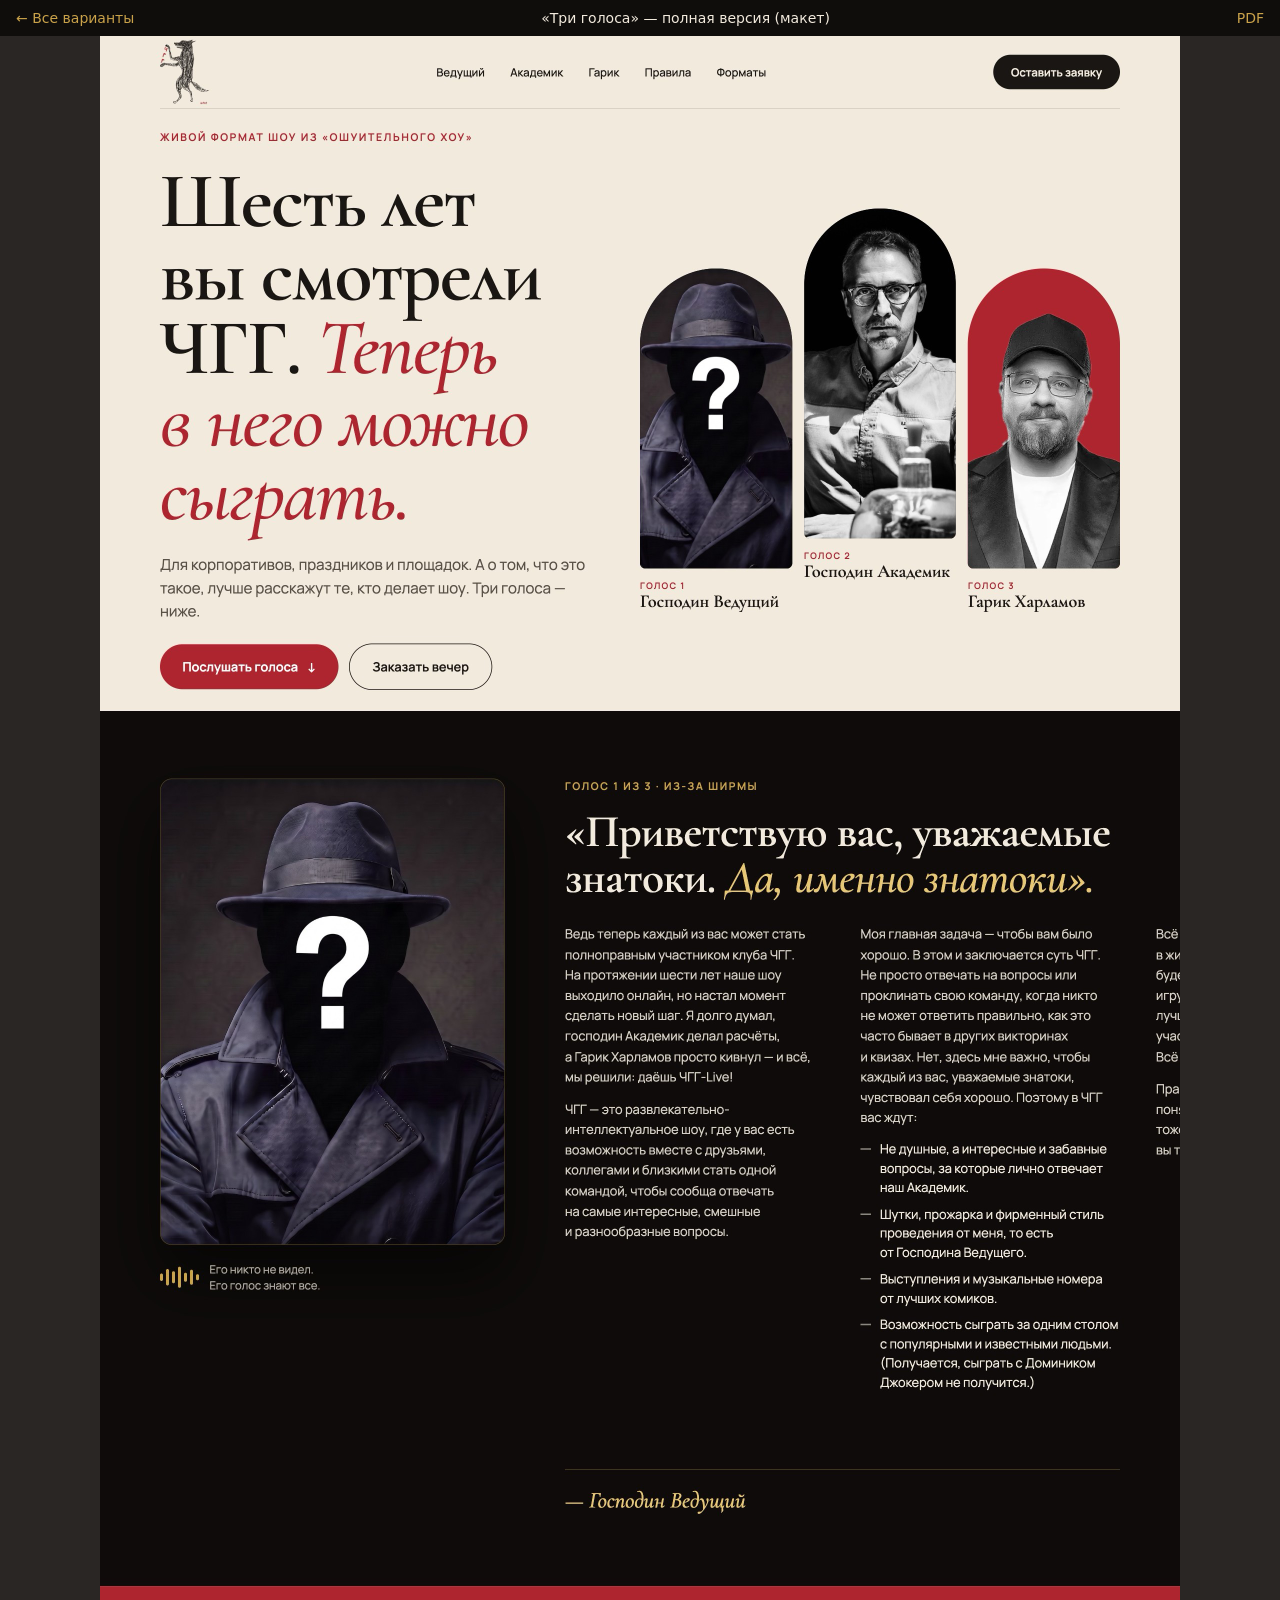
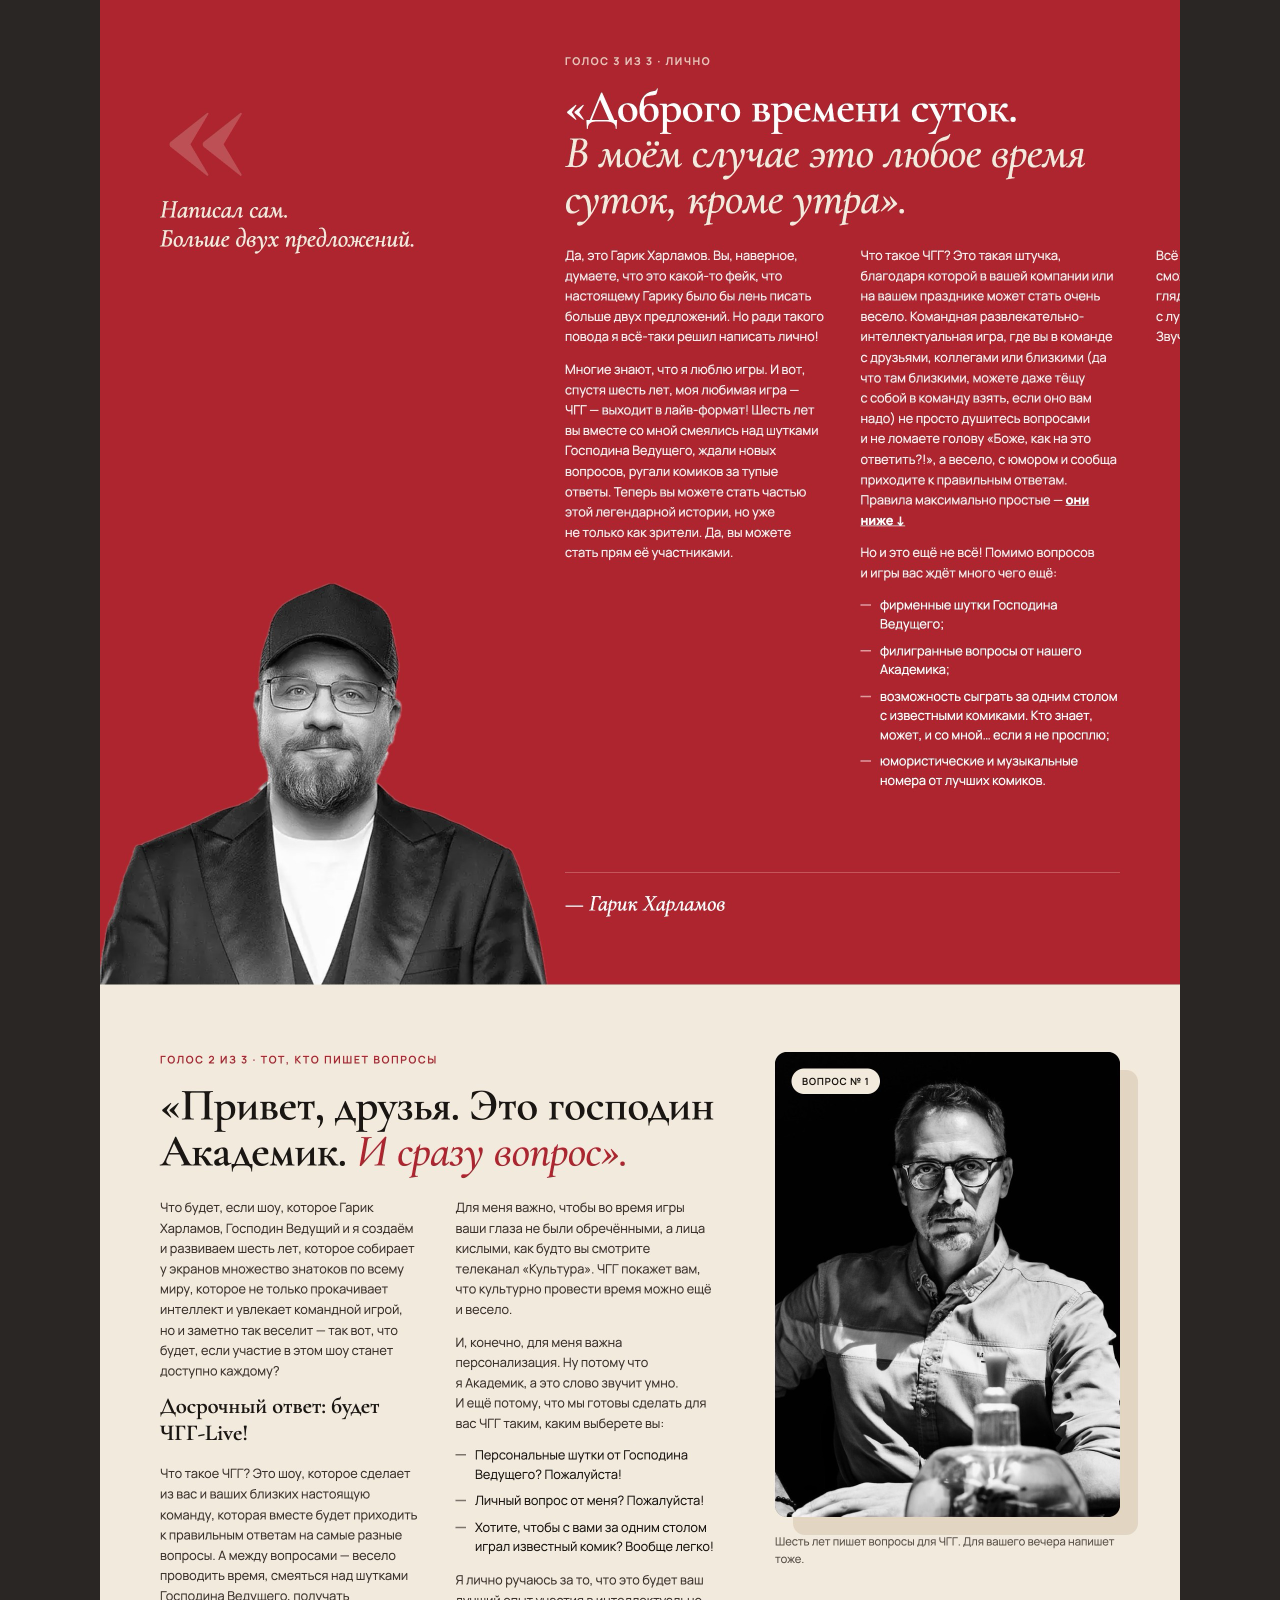
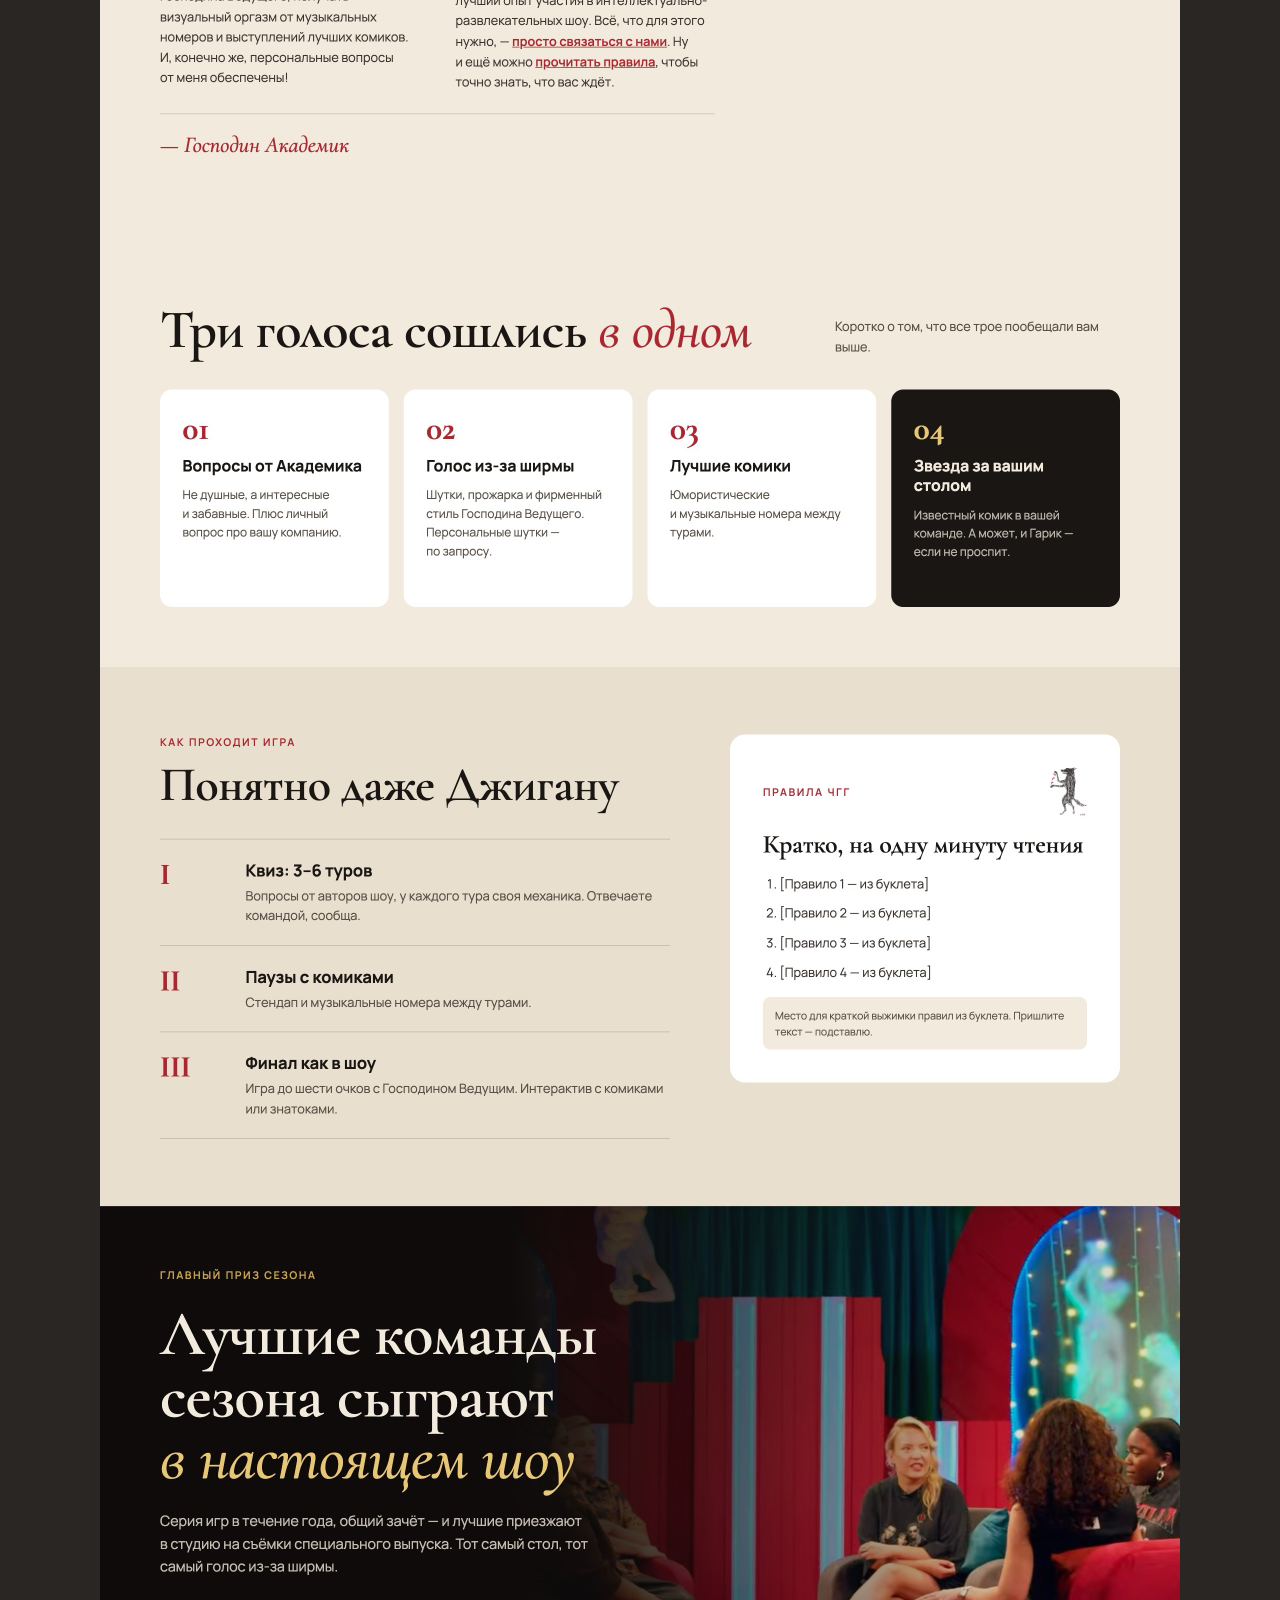
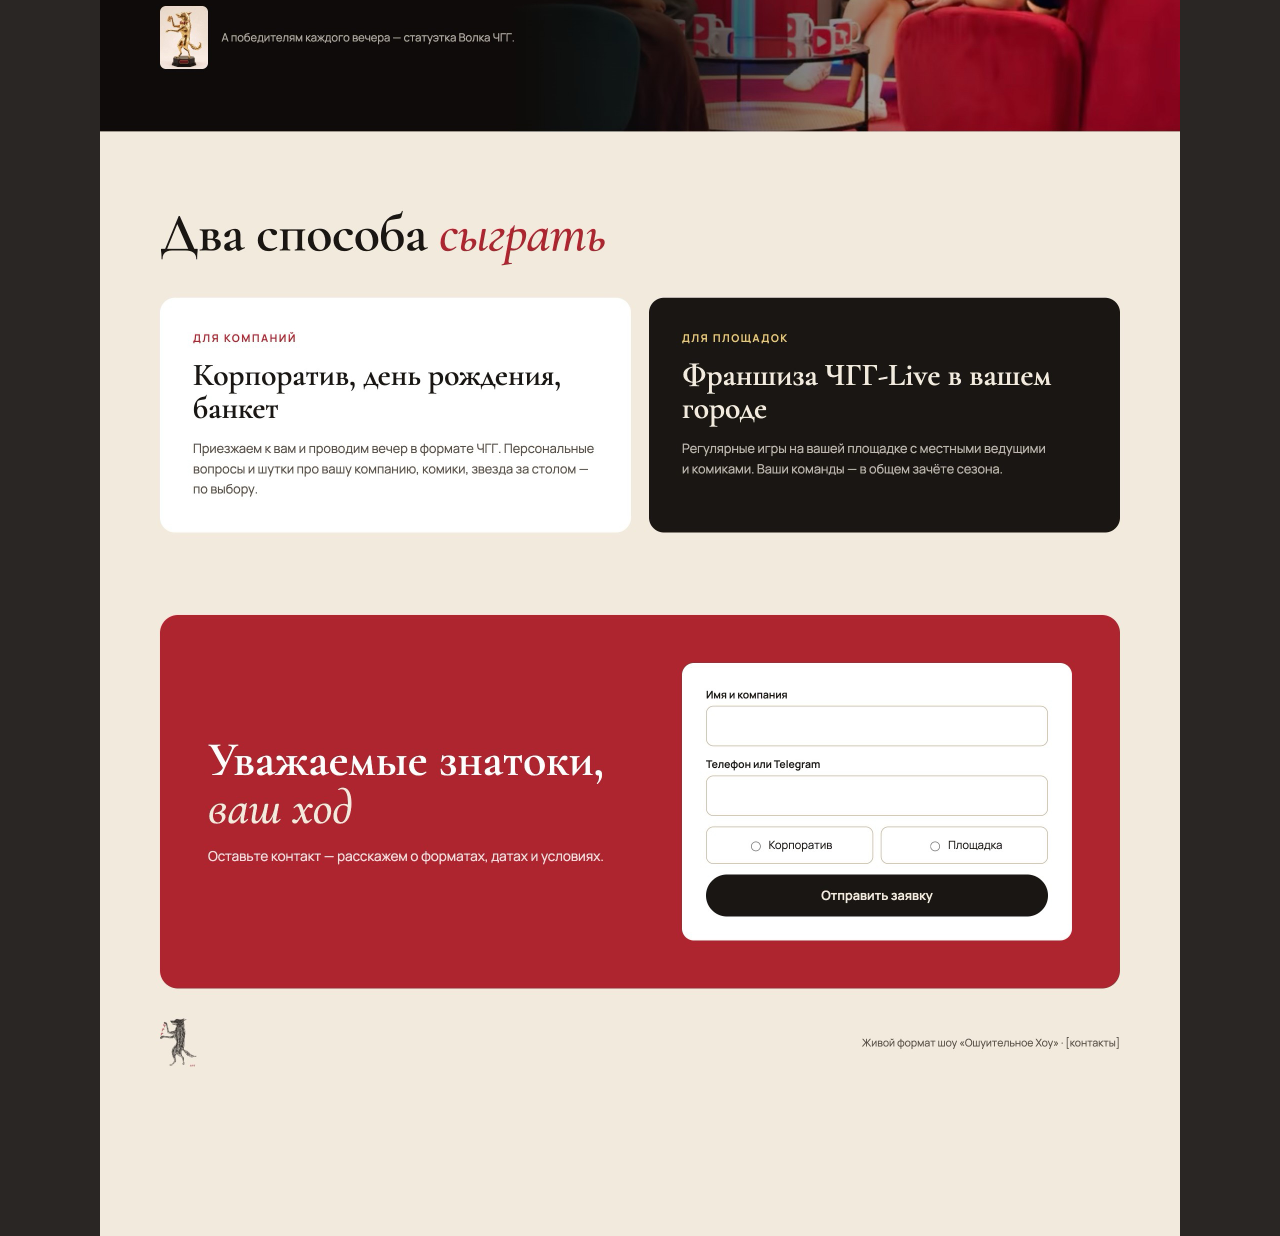
==== golosa-full/index.html @ 0cc3223e "Добавлены три концепции лендинга ЧГГ-Live для показа" ====
<!doctype html>
<html lang="ru">
<head>
<meta charset="utf-8">
<meta name="viewport" content="width=device-width, initial-scale=1">
<meta name="robots" content="noindex, nofollow">
<title>ЧГГ-Live — «Три голоса» — полная версия (макет)</title>
<style>
body{margin:0;background:#2a2624;font-family:system-ui,sans-serif;color:#F2EADD}
.bar{position:sticky;top:0;z-index:2;display:flex;justify-content:space-between;align-items:center;gap:12px;padding:10px 16px;background:rgba(14,11,10,.92);backdrop-filter:blur(6px);font-size:14px}
.bar a{color:#C9A24A;text-decoration:none}
img{display:block;width:100%;max-width:1080px;height:auto;margin:0 auto}
</style>
</head>
<body>
<div class="bar"><a href="../">← Все варианты</a><span>«Три голоса» — полная версия (макет)</span><a href="tri-golosa.pdf" target="_blank" rel="noopener">PDF</a></div>
<img src="page.jpg" alt="«Три голоса» — полная версия (макет)">
</body>
</html>
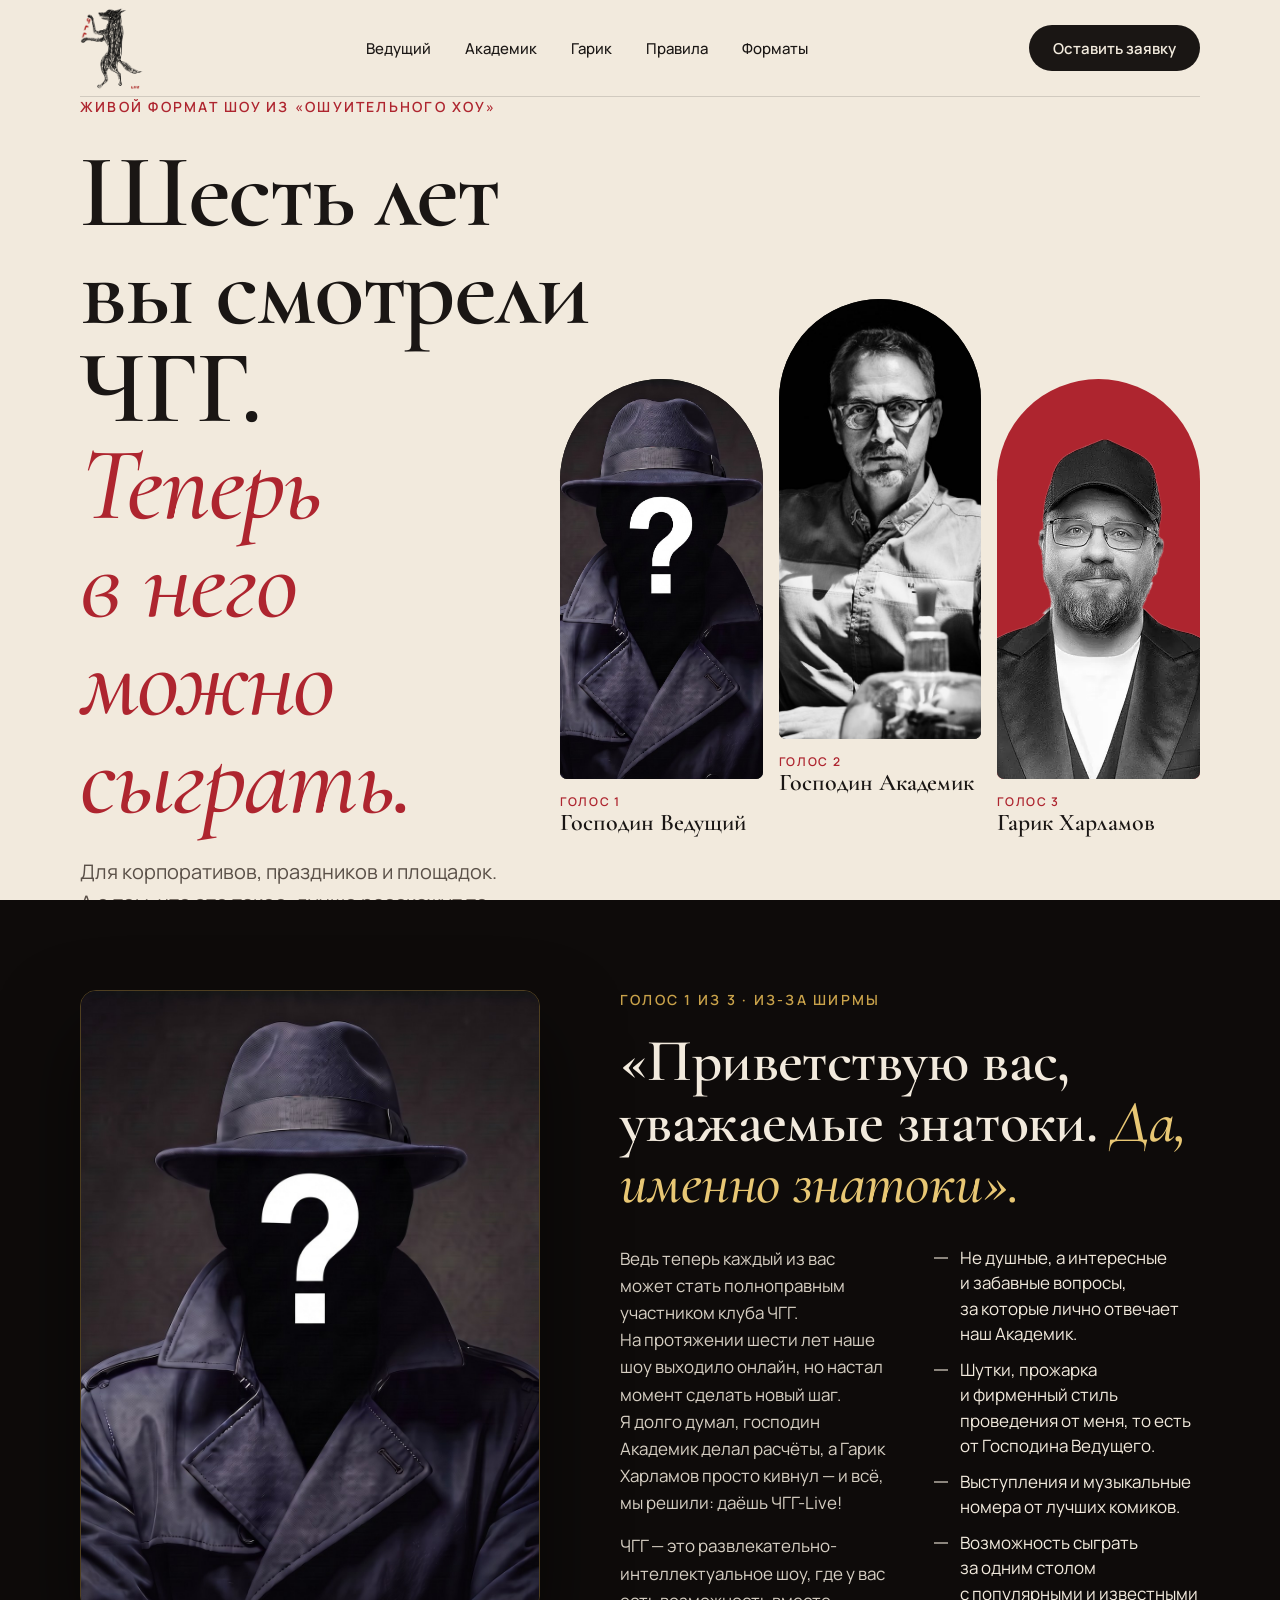
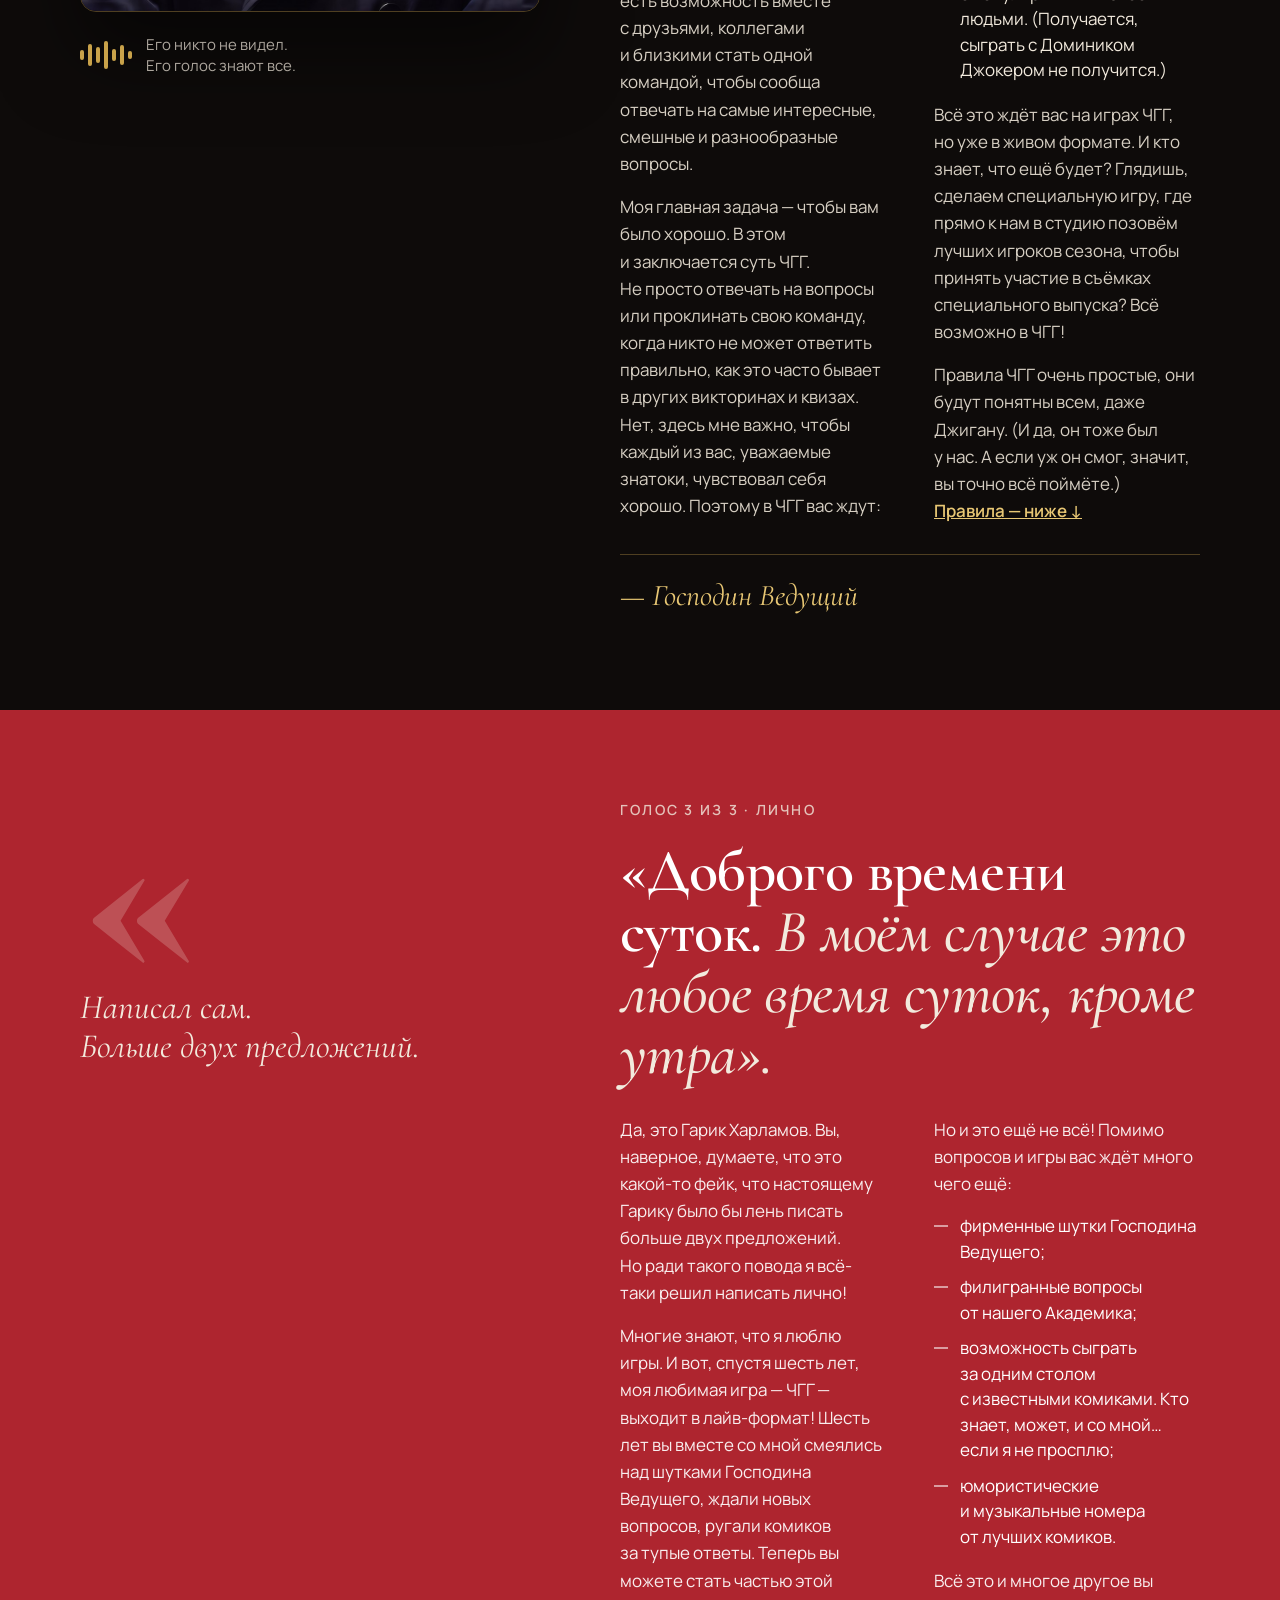
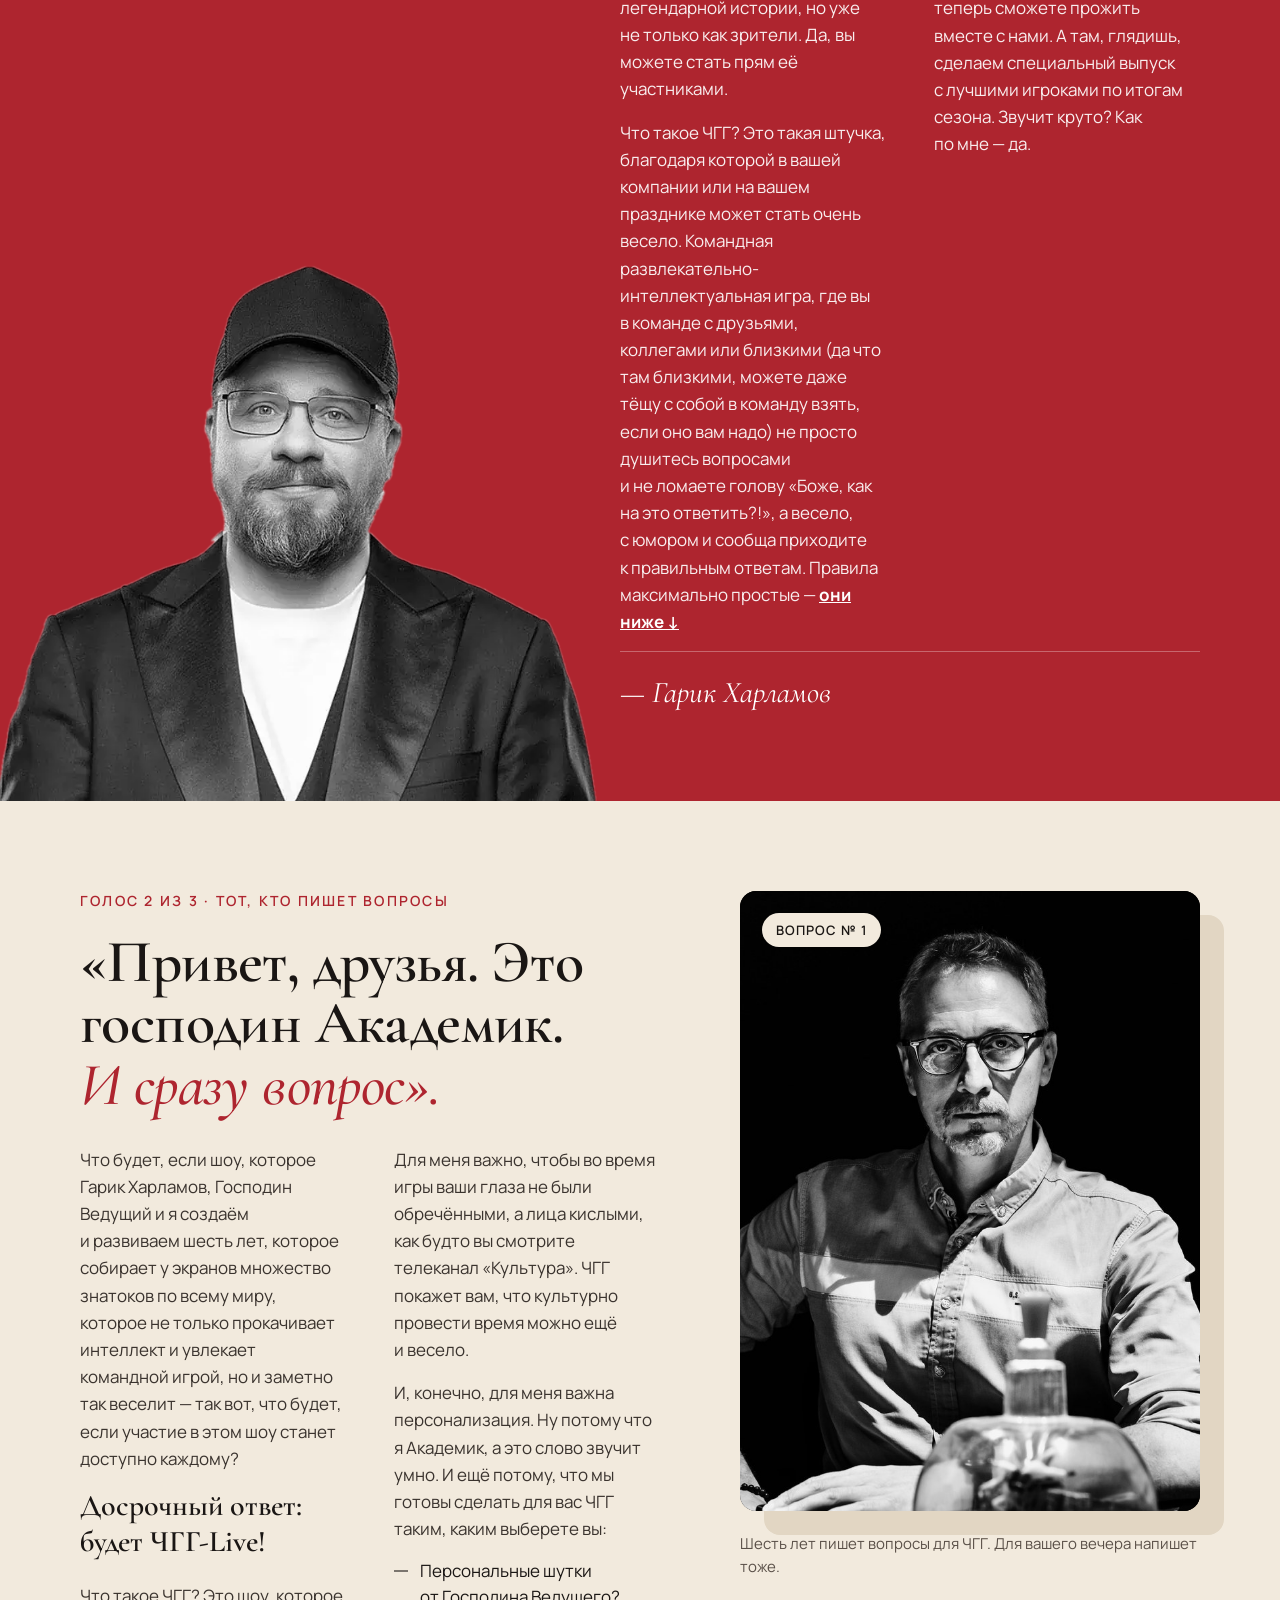
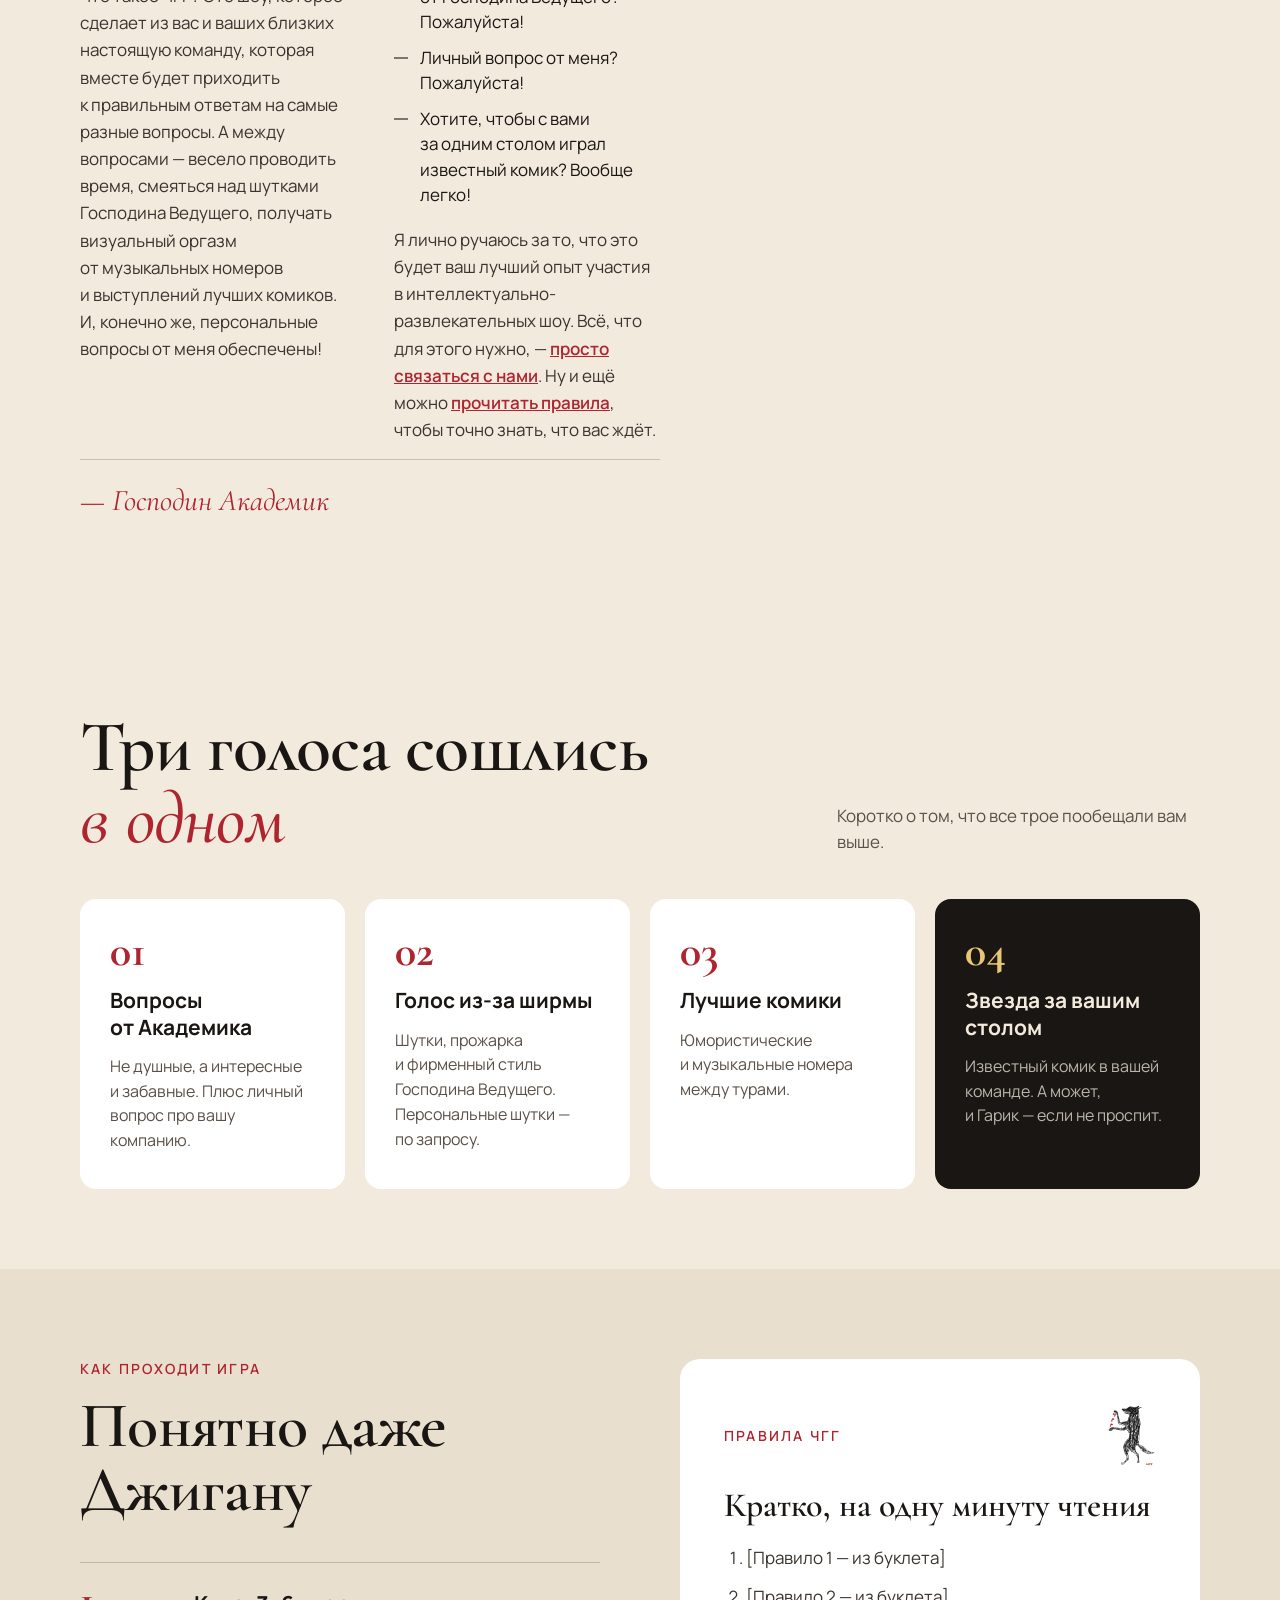
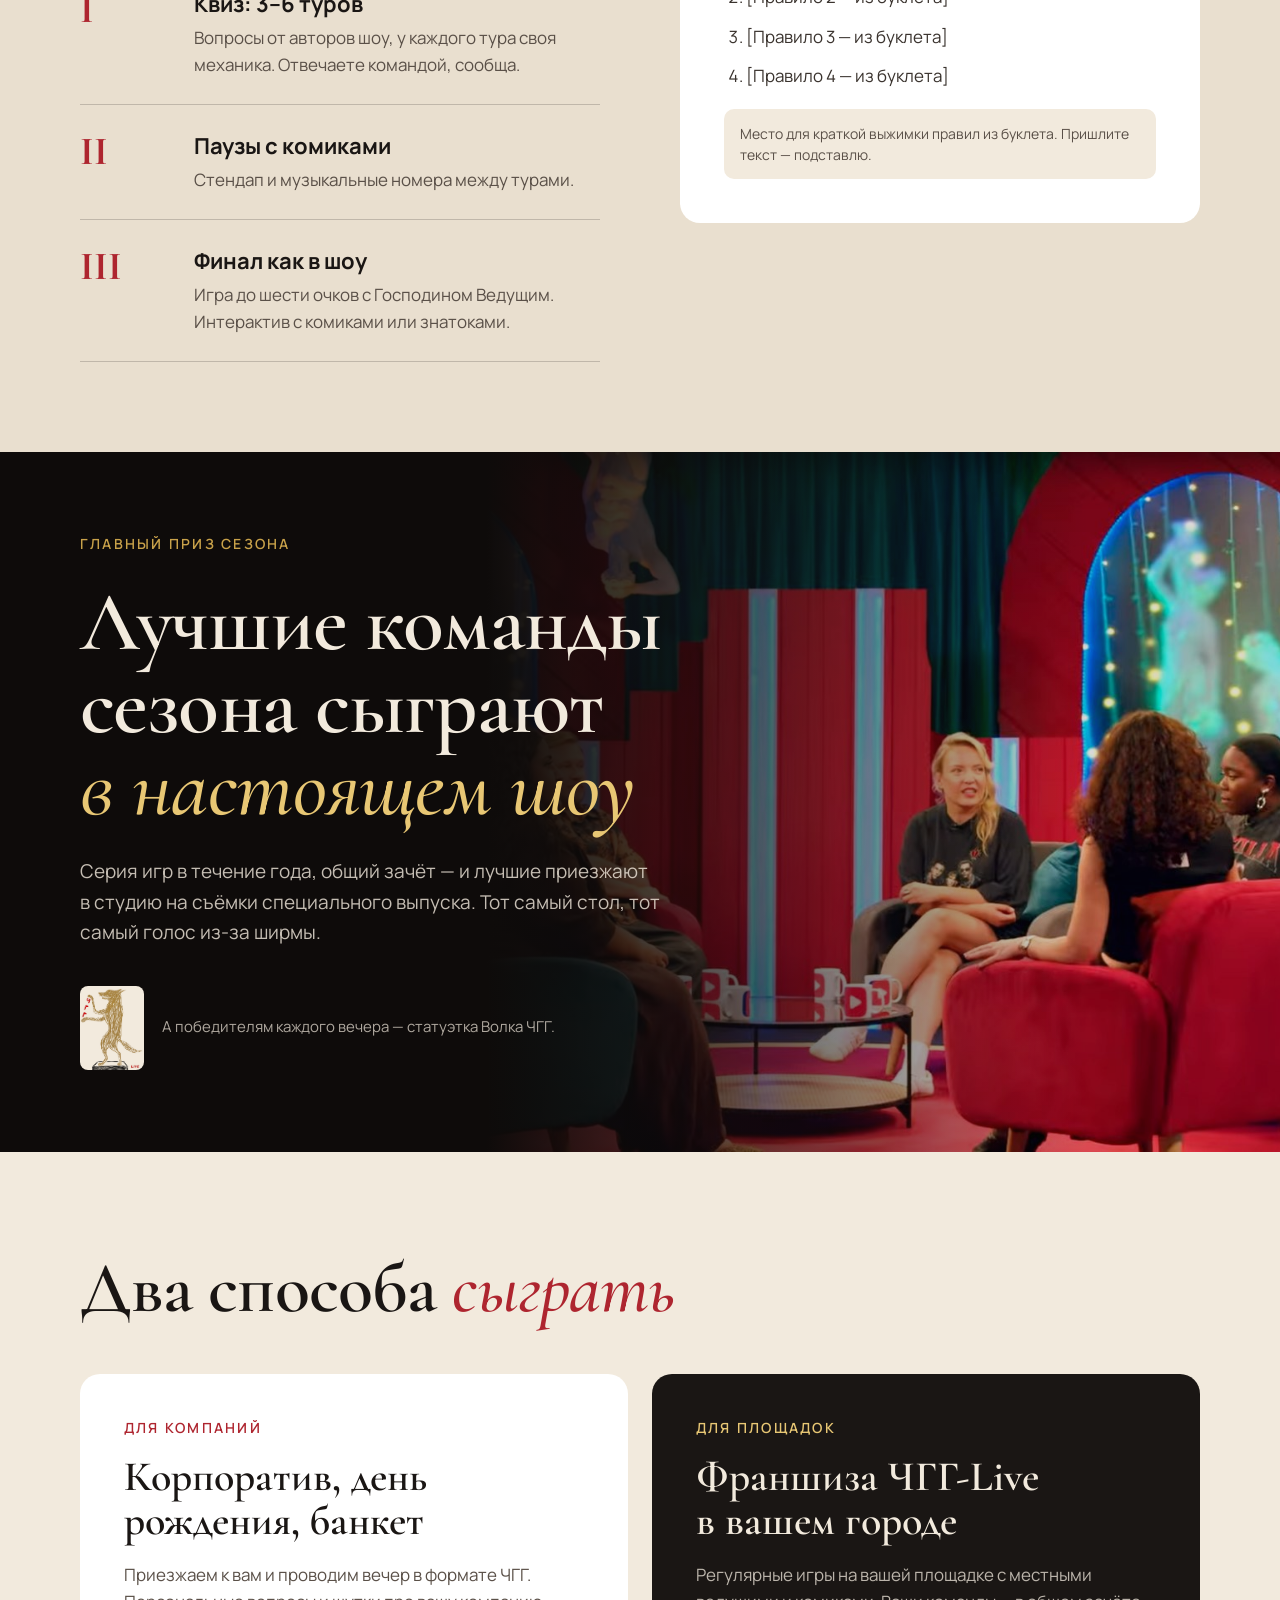
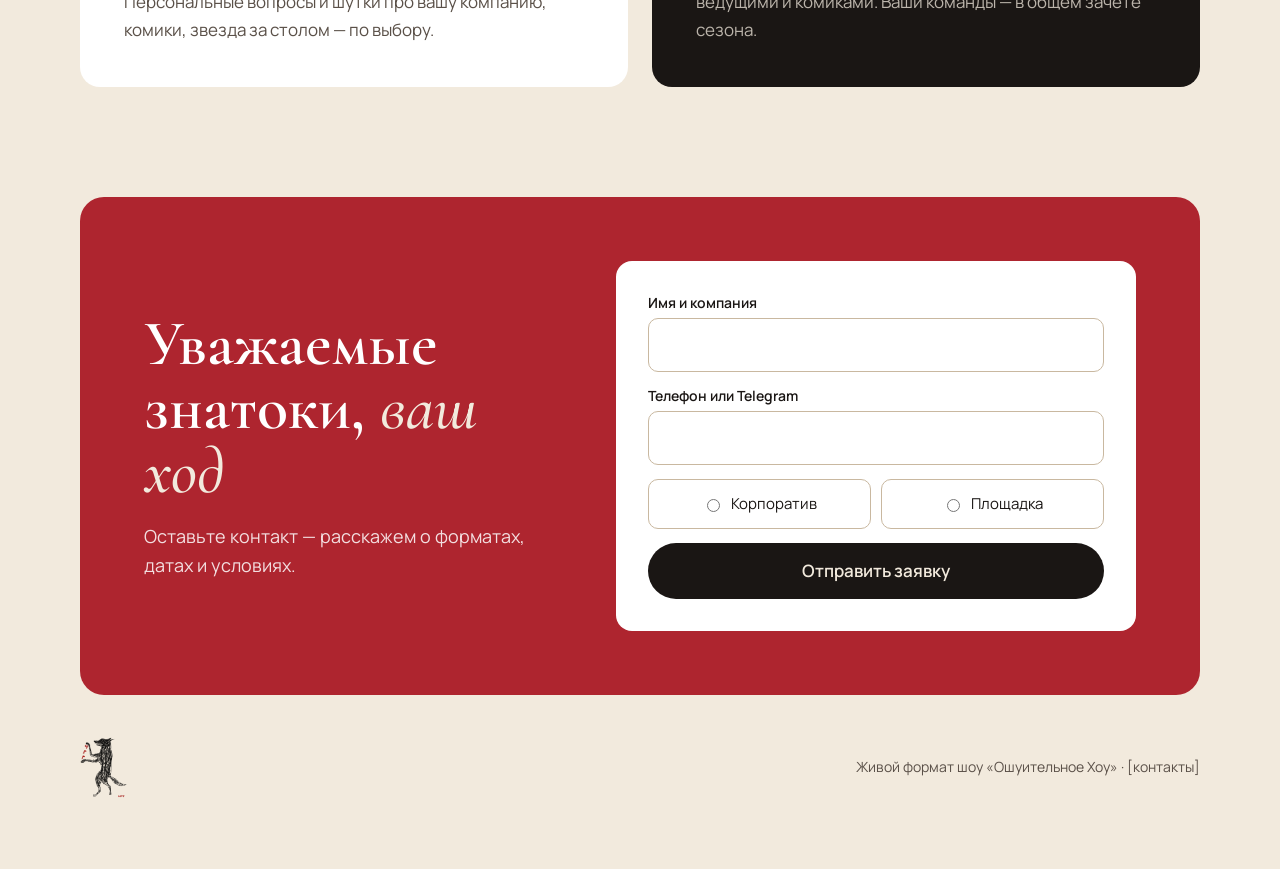
==== commit bee4b8f8: "Полная версия «Трёх голосов» собрана из HTML вместо PDF Статуэтка Волка заменена рисунком на пьедест" ====
--- a/golosa-full/index.html
+++ b/golosa-full/index.html
@@ -3,17 +3,315 @@
 <head>
 <meta charset="utf-8">
 <meta name="viewport" content="width=device-width, initial-scale=1">
-<meta name="robots" content="noindex, nofollow">
-<title>ЧГГ-Live — «Три голоса» — полная версия (макет)</title>
-<style>
-body{margin:0;background:#2a2624;font-family:system-ui,sans-serif;color:#F2EADD}
-.bar{position:sticky;top:0;z-index:2;display:flex;justify-content:space-between;align-items:center;gap:12px;padding:10px 16px;background:rgba(14,11,10,.92);backdrop-filter:blur(6px);font-size:14px}
-.bar a{color:#C9A24A;text-decoration:none}
-img{display:block;width:100%;max-width:1080px;height:auto;margin:0 auto}
-</style>
+<title>ЧГГ-Live — лендинг «Три голоса»</title>
+<script src="./vendor/react.js"></script>
+<script src="./vendor/react-dom.js"></script>
+<script src="./support.js"></script>
 </head>
 <body>
-<div class="bar"><a href="../">← Все варианты</a><span>«Три голоса» — полная версия (макет)</span><a href="tri-golosa.pdf" target="_blank" rel="noopener">PDF</a></div>
-<img src="page.jpg" alt="«Три голоса» — полная версия (макет)">
+<x-dc>
+<helmet>
+<link href="https://fonts.googleapis.com/css2?family=Cormorant+Garamond:ital,wght@0,500;0,600;0,700;1,500;1,600&amp;family=Manrope:wght@400;500;600;700&amp;display=swap" rel="stylesheet">
+<style>
+body{margin:0;background:#F2EADD;font-family:'Manrope',system-ui,sans-serif;color:#1A1614}
+a{color:inherit}
+.v-p{margin:0 0 16px;font-size:17px;line-height:1.6}
+.v-list{margin:0 0 18px;padding:0;list-style:none;display:flex;flex-direction:column;gap:10px}
+.v-list li{position:relative;padding-left:26px;font-size:17px;line-height:1.5}
+.v-list li::before{content:"";position:absolute;left:0;top:12px;width:14px;height:2px;background:currentColor;opacity:.55}
+.v-cols{column-count:2;column-gap:48px}
+.v-cols > *{break-inside:avoid}
+/* Артборд 1440 px: на широком экране фоны секций тянутся, содержимое — по центру */
+.m-pad{padding-left:max(80px,calc(50% - 640px))!important;padding-right:max(80px,calc(50% - 640px))!important}
+.m-prize-copy{margin-left:max(0px,calc(50% - 720px))}
+/* Мобильная раскладка. Стили макета инлайновые, поэтому переопределения через !important */
+:root{--gut:clamp(20px,5vw,48px)}
+@media (max-width:1023px){
+.m-root{min-width:0!important}
+.m-hide{display:none!important}
+.m-pad{padding-left:var(--gut)!important;padding-right:var(--gut)!important}
+.m-sec{padding-top:64px!important;padding-bottom:64px!important;gap:32px!important}
+.m-1col{grid-template-columns:minmax(0,1fr)!important;gap:36px!important}
+.m-h2{font-size:clamp(36px,9.5vw,64px)!important}
+.v-cols{column-count:1}
+.m-hero{height:auto!important;padding-bottom:48px!important}
+.m-hero-head{height:76px!important}
+.m-hero-head nav{display:none!important}
+.m-hero-logo{height:60px!important}
+.m-hero-head>a{height:40px!important;padding:0 16px!important;font-size:14px!important}
+.m-hero h1{font-size:clamp(48px,13vw,104px)!important}
+.m-hero p{font-size:17px!important}
+.m-hero-grid{padding-top:32px}
+.m-btns{flex-wrap:wrap;gap:10px!important}
+.m-btns>a{height:54px!important;padding:0 24px!important}
+.m-trio{gap:10px!important}
+.m-trio>a>div:first-child{height:46vw!important;max-height:440px}
+.m-trio>a:nth-child(2){margin-bottom:20px!important}
+.m-trio>a>div:last-child>div:last-child{font-size:17px!important}
+.m-photo{height:min(110vw,560px)!important}
+.m-first{order:-1}
+.m-garik-text{order:-1;padding-bottom:24px!important}
+.m-garik-quote>div:first-child{display:none}
+.m-garik-img{width:min(100%,560px)!important;margin:24px auto 0!important}
+.m-akad-photo{box-shadow:12px 12px 0 #E2D6C3!important}
+.m-head{flex-direction:column;align-items:flex-start!important;gap:16px!important}
+.m-grid4{grid-template-columns:repeat(2,minmax(0,1fr))!important;gap:14px!important}
+.m-grid4>div{min-height:0!important;padding:24px!important}
+.m-rule{grid-template-columns:56px minmax(0,1fr)!important;gap:14px!important}
+.m-card{padding:28px 22px!important}
+.m-prize{height:auto!important}
+.m-prize-img{position:static!important;display:block;width:100%!important;height:62vw!important;-webkit-mask-image:linear-gradient(#000 60%,transparent);mask-image:linear-gradient(#000 60%,transparent)}
+.m-prize-copy{height:auto!important;margin-left:0;padding:8px var(--gut) 64px!important;max-width:none!important}
+.m-prize-copy h2{font-size:clamp(40px,11vw,84px)!important}
+.m-card-t{font-size:32px!important}
+.m-apply{padding:28px 22px!important;grid-template-columns:minmax(0,1fr)!important;gap:28px!important}
+.m-apply-sec{padding-top:40px!important;padding-bottom:40px!important}
+.m-form{padding:22px!important}
+.m-foot{flex-direction:column;align-items:flex-start!important;gap:14px}
+}
+@media (max-width:600px){.m-grid4{grid-template-columns:minmax(0,1fr)!important}}
+</style>
+</helmet>
+<div class="m-root" style="width: 100%; min-width: 1200px; background: #F2EADD; color: #1A1614; font-family: 'Manrope', sans-serif; display: flex; flex-direction: column">
+
+<!-- ============ 1. ОБЛОЖКА ============ -->
+<section class="m-hero m-pad" style="position: relative; height: 900px; flex-shrink: 0; box-sizing: border-box; padding: 0 80px; display: flex; flex-direction: column; background: #F2EADD; overflow: hidden">
+<header class="m-hero-head" style="height: 96px; flex-shrink: 0; display: flex; align-items: center; justify-content: space-between; border-bottom: 1px solid rgba(26,22,20,0.15)">
+<div style="display: flex; align-items: center; gap: 14px">
+<img src="./assets/logo-dark.png" alt="ЧГГ Live" class="m-hero-logo" style="height: 86px; width: auto; display: block">
+</div>
+<nav aria-label="Разделы" style="display: flex; gap: 34px; font-size: 15px; font-weight: 500">
+<a href="#vedushchiy" style="text-decoration: none">Ведущий</a>
+<a href="#akademik" style="text-decoration: none">Академик</a>
+<a href="#garik" style="text-decoration: none">Гарик</a>
+<a href="#pravila" style="text-decoration: none">Правила</a>
+<a href="#formaty" style="text-decoration: none">Форматы</a>
+</nav>
+<a href="#zayavka" style="height: 46px; padding: 0 24px; display: flex; align-items: center; border-radius: 999px; background: #1A1614; color: #F2EADD; text-decoration: none; font-size: 15px; font-weight: 600">Оставить заявку</a>
+</header>
+
+<div class="m-hero-grid m-1col" style="flex-grow: 1; display: grid; grid-template-columns: minmax(0, 1fr) 640px; gap: 56px; align-items: center">
+<div style="display: flex; flex-direction: column; gap: 28px">
+<div style="font-size: 14px; font-weight: 600; letter-spacing: 0.16em; color: #AE252F">ЖИВОЙ ФОРМАТ ШОУ ИЗ «ОШУИТЕЛЬНОГО ХОУ»</div>
+<h1 style="margin: 0; font-family: 'Cormorant Garamond', serif; font-weight: 600; font-size: 104px; line-height: 0.94; letter-spacing: -0.02em">Шесть лет вы&nbsp;смотрели ЧГГ. <em style="color: #AE252F; font-weight: 500">Теперь в&nbsp;него можно сыграть.</em></h1>
+<p style="margin: 0; font-size: 20px; line-height: 1.55; color: #5A5048; max-width: 600px">Для корпоративов, праздников и&nbsp;площадок. А&nbsp;о&nbsp;том, что это такое, лучше расскажут те, кто делает шоу. Три голоса&nbsp;— ниже.</p>
+<div class="m-btns" style="display: flex; gap: 14px; align-items: center">
+<a href="#vedushchiy" style="height: 60px; padding: 0 30px; display: flex; align-items: center; gap: 12px; border-radius: 999px; background: #AE252F; color: #FFFFFF; text-decoration: none; font-size: 17px; font-weight: 600">Послушать голоса <span aria-hidden="true">↓</span></a>
+<a href="#zayavka" style="height: 60px; padding: 0 30px; display: flex; align-items: center; border-radius: 999px; border: 1.5px solid #1A1614; text-decoration: none; font-size: 17px; font-weight: 600">Заказать вечер</a>
+</div>
+</div>
+
+<div class="m-trio" style="display: grid; grid-template-columns: repeat(3, minmax(0, 1fr)); gap: 16px; align-items: end">
+<a href="#vedushchiy" style="display: flex; flex-direction: column; gap: 14px; text-decoration: none">
+<div style="height: 400px; border-radius: 200px 200px 14px 14px; overflow: hidden; background: #0E0B0A">
+<img src="./assets/78eff4afed32d136027f44d9ee45d666.jpg" alt="Господин Ведущий — силуэт без лица" style="width: 100%; height: 100%; object-fit: cover; object-position: 50% 30%; display: block">
+</div>
+<div><div style="font-size: 12px; font-weight: 600; letter-spacing: 0.14em; color: #AE252F">ГОЛОС 1</div><div style="font-family: 'Cormorant Garamond', serif; font-weight: 600; font-size: 24px; line-height: 1.1">Господин Ведущий</div></div>
+</a>
+<a href="#akademik" style="display: flex; flex-direction: column; gap: 14px; text-decoration: none; margin-bottom: 40px">
+<div style="height: 440px; border-radius: 200px 200px 14px 14px; overflow: hidden; background: #0E0B0A"><img src="./assets/d79b7df398bcfadeac2a97a6570de949.jpg" alt="Господин Академик" style="width: 100%; height: 100%; object-fit: cover; object-position: 50% 20%; display: block"></div>
+<div><div style="font-size: 12px; font-weight: 600; letter-spacing: 0.14em; color: #AE252F">ГОЛОС 2</div><div style="font-family: 'Cormorant Garamond', serif; font-weight: 600; font-size: 24px; line-height: 1.1">Господин Академик</div></div>
+</a>
+<a href="#garik" style="display: flex; flex-direction: column; gap: 14px; text-decoration: none">
+<div style="height: 400px; border-radius: 200px 200px 14px 14px; overflow: hidden; background: #AE252F; display: flex; align-items: flex-end"><img src="./assets/02d2503389c68f07461140d01ca33696.png" alt="Гарик Харламов" style="width: 100%; height: 88%; object-fit: cover; object-position: 50% 0%; display: block"></div>
+<div><div style="font-size: 12px; font-weight: 600; letter-spacing: 0.14em; color: #AE252F">ГОЛОС 3</div><div style="font-family: 'Cormorant Garamond', serif; font-weight: 600; font-size: 24px; line-height: 1.1">Гарик Харламов</div></div>
+</a>
+</div>
+</div>
+</section>
+
+<!-- ============ 2. ГОСПОДИН ВЕДУЩИЙ ============ -->
+<section id="vedushchiy" class="m-pad m-sec m-1col" style="position: relative; flex-shrink: 0; box-sizing: border-box; padding: 90px 80px 96px; background: #0E0B0A; color: #F2EADD; display: grid; grid-template-columns: 460px minmax(0, 1fr); gap: 80px; overflow: hidden">
+<div style="display: flex; flex-direction: column; gap: 22px">
+<div class="m-photo" style="height: 620px; border-radius: 16px; overflow: hidden; border: 1px solid rgba(201,162,74,0.35); box-shadow: 0 40px 80px rgba(0,0,0,0.5)">
+<img src="./assets/78eff4afed32d136027f44d9ee45d666.jpg" alt="Господин Ведущий — силуэт без лица" style="width: 100%; height: 100%; object-fit: cover; object-position: 50% 35%; display: block">
+</div>
+<div style="display: flex; align-items: center; gap: 14px">
+<div aria-hidden="true" style="display: flex; align-items: center; gap: 4px; height: 28px"><span style="width: 4px; height: 10px; background: #C9A24A; border-radius: 2px"></span><span style="width: 4px; height: 22px; background: #C9A24A; border-radius: 2px"></span><span style="width: 4px; height: 16px; background: #C9A24A; border-radius: 2px"></span><span style="width: 4px; height: 28px; background: #C9A24A; border-radius: 2px"></span><span style="width: 4px; height: 12px; background: #C9A24A; border-radius: 2px"></span><span style="width: 4px; height: 20px; background: #C9A24A; border-radius: 2px"></span><span style="width: 4px; height: 8px; background: #C9A24A; border-radius: 2px"></span></div>
+<div style="font-size: 15px; color: rgba(242,234,221,0.7); line-height: 1.4">Его никто не&nbsp;видел.<br>Его голос знают все.</div>
+</div>
+</div>
+
+<div style="display: flex; flex-direction: column">
+<div style="font-size: 14px; font-weight: 600; letter-spacing: 0.16em; color: #C9A24A; margin-bottom: 22px">ГОЛОС 1 ИЗ 3 · ИЗ-ЗА ШИРМЫ</div>
+<h2 class="m-h2" style="margin: 0 0 30px; font-family: 'Cormorant Garamond', serif; font-weight: 600; font-size: 60px; line-height: 1.02; letter-spacing: -0.01em">«Приветствую вас, уважаемые знатоки. <em style="color: #E8C774; font-weight: 500">Да, именно знатоки».</em></h2>
+<div class="v-cols" style="color: rgba(242,234,221,0.88)">
+<p class="v-p">Ведь теперь каждый из&nbsp;вас может стать полноправным участником клуба ЧГГ. На&nbsp;протяжении шести лет наше шоу выходило онлайн, но&nbsp;настал момент сделать новый шаг. Я&nbsp;долго думал, господин Академик делал расчёты, а&nbsp;Гарик Харламов просто кивнул&nbsp;— и&nbsp;всё, мы решили: даёшь ЧГГ-Live!</p>
+<p class="v-p">ЧГГ&nbsp;— это развлекательно-интеллектуальное шоу, где у&nbsp;вас есть возможность вместе с&nbsp;друзьями, коллегами и&nbsp;близкими стать одной командой, чтобы сообща отвечать на&nbsp;самые интересные, смешные и&nbsp;разнообразные вопросы.</p>
+<p class="v-p">Моя главная задача&nbsp;— чтобы вам было хорошо. В&nbsp;этом и&nbsp;заключается суть ЧГГ. Не&nbsp;просто отвечать на&nbsp;вопросы или проклинать свою команду, когда никто не&nbsp;может ответить правильно, как это часто бывает в&nbsp;других викторинах и&nbsp;квизах. Нет, здесь мне важно, чтобы каждый из&nbsp;вас, уважаемые знатоки, чувствовал себя хорошо. Поэтому в&nbsp;ЧГГ вас ждут:</p>
+<ul class="v-list" style="color: #F2EADD">
+<li>Не&nbsp;душные, а&nbsp;интересные и&nbsp;забавные вопросы, за&nbsp;которые лично отвечает наш Академик.</li>
+<li>Шутки, прожарка и&nbsp;фирменный стиль проведения от&nbsp;меня, то&nbsp;есть от&nbsp;Господина Ведущего.</li>
+<li>Выступления и&nbsp;музыкальные номера от&nbsp;лучших комиков.</li>
+<li>Возможность сыграть за&nbsp;одним столом с&nbsp;популярными и&nbsp;известными людьми. (Получается, сыграть с&nbsp;Домиником Джокером не&nbsp;получится.)</li>
+</ul>
+<p class="v-p">Всё это ждёт вас на&nbsp;играх ЧГГ, но&nbsp;уже в&nbsp;живом формате. И&nbsp;кто знает, что ещё будет? Глядишь, сделаем специальную игру, где прямо к&nbsp;нам в&nbsp;студию позовём лучших игроков сезона, чтобы принять участие в&nbsp;съёмках специального выпуска? Всё возможно в&nbsp;ЧГГ!</p>
+<p class="v-p">Правила ЧГГ очень простые, они будут понятны всем, даже Джигану. (И&nbsp;да, он тоже был у&nbsp;нас. А&nbsp;если уж он смог, значит, вы точно всё поймёте.) <a href="#pravila" style="color: #E8C774; font-weight: 600">Правила&nbsp;— ниже&nbsp;↓</a></p>
+</div>
+<div style="margin-top: 16px; padding-top: 22px; border-top: 1px solid rgba(201,162,74,0.35); font-family: 'Cormorant Garamond', serif; font-style: italic; font-size: 30px; color: #E8C774">— Господин Ведущий</div>
+</div>
+</section>
+
+<!-- ============ 3. ГОСПОДИН АКАДЕМИК ============ -->
+<section id="garik" class="m-pad m-1col" style="position: relative; flex-shrink: 0; box-sizing: border-box; padding: 90px 80px 0; background: #AE252F; color: #FFFFFF; display: grid; grid-template-columns: 460px minmax(0, 1fr); gap: 80px; overflow: hidden">
+<div style="display: flex; flex-direction: column; justify-content: space-between">
+<div class="m-garik-quote" style="display: flex; flex-direction: column; gap: 6px">
+<div aria-hidden="true" style="font-family: 'Cormorant Garamond', serif; font-weight: 700; font-size: 260px; line-height: 0.7; color: #F2EADD; opacity: 0.22">«</div>
+<div style="font-family: 'Cormorant Garamond', serif; font-style: italic; font-size: 34px; line-height: 1.15; color: #F2EADD">Написал сам.<br>Больше двух предложений.</div>
+</div>
+<img src="./assets/02d2503389c68f07461140d01ca33696.png" alt="Гарик Харламов" class="m-garik-img" style="width: 620px; margin-left: -90px; display: block">
+</div>
+<div class="m-garik-text" style="display: flex; flex-direction: column; padding-bottom: 90px">
+<div style="font-size: 14px; font-weight: 600; letter-spacing: 0.16em; color: #F2EADD; opacity: 0.8; margin-bottom: 22px">ГОЛОС 3 ИЗ 3 · ЛИЧНО</div>
+<h2 class="m-h2" style="margin: 0 0 30px; font-family: 'Cormorant Garamond', serif; font-weight: 600; font-size: 60px; line-height: 1.02; letter-spacing: -0.01em">«Доброго времени суток. <em style="font-weight: 500; color: #F2EADD">В&nbsp;моём случае это любое время суток, кроме утра».</em></h2>
+<div class="v-cols" style="color: rgba(255,255,255,0.92)">
+<p class="v-p">Да, это Гарик Харламов. Вы, наверное, думаете, что это какой-то фейк, что настоящему Гарику было&nbsp;бы лень писать больше двух предложений. Но&nbsp;ради такого повода я&nbsp;всё-таки решил написать лично!</p>
+<p class="v-p">Многие знают, что я&nbsp;люблю игры. И&nbsp;вот, спустя шесть лет, моя любимая игра&nbsp;— ЧГГ&nbsp;— выходит в&nbsp;лайв-формат! Шесть лет вы вместе со&nbsp;мной смеялись над шутками Господина Ведущего, ждали новых вопросов, ругали комиков за&nbsp;тупые ответы. Теперь вы можете стать частью этой легендарной истории, но&nbsp;уже не&nbsp;только как зрители. Да, вы можете стать прям её участниками.</p>
+<p class="v-p">Что такое ЧГГ? Это такая штучка, благодаря которой в&nbsp;вашей компании или на&nbsp;вашем празднике может стать очень весело. Командная развлекательно-интеллектуальная игра, где вы в&nbsp;команде с&nbsp;друзьями, коллегами или близкими (да что там близкими, можете даже тёщу с&nbsp;собой в&nbsp;команду взять, если оно вам надо) не&nbsp;просто душитесь вопросами и&nbsp;не&nbsp;ломаете голову «Боже, как на&nbsp;это ответить?!», а&nbsp;весело, с&nbsp;юмором и&nbsp;сообща приходите к&nbsp;правильным ответам. Правила максимально простые&nbsp;— <a href="#pravila" style="color: #FFFFFF; font-weight: 700">они ниже&nbsp;↓</a></p>
+<p class="v-p">Но&nbsp;и&nbsp;это ещё не&nbsp;всё! Помимо вопросов и&nbsp;игры вас ждёт много чего ещё:</p>
+<ul class="v-list" style="color: #FFFFFF">
+<li>фирменные шутки Господина Ведущего;</li>
+<li>филигранные вопросы от&nbsp;нашего Академика;</li>
+<li>возможность сыграть за&nbsp;одним столом с&nbsp;известными комиками. Кто знает, может, и&nbsp;со&nbsp;мной… если я&nbsp;не&nbsp;просплю;</li>
+<li>юмористические и&nbsp;музыкальные номера от&nbsp;лучших комиков.</li>
+</ul>
+<p class="v-p">Всё это и&nbsp;многое другое вы теперь сможете прожить вместе с&nbsp;нами. А&nbsp;там, глядишь, сделаем специальный выпуск с&nbsp;лучшими игроками по&nbsp;итогам сезона. Звучит круто? Как по&nbsp;мне&nbsp;— да.</p>
+</div>
+<div style="margin-top: 16px; padding-top: 22px; border-top: 1px solid rgba(255,255,255,0.3); font-family: 'Cormorant Garamond', serif; font-style: italic; font-size: 30px">— Гарик Харламов</div>
+</div>
+</section><section id="akademik" class="m-pad m-sec m-1col" style="position: relative; flex-shrink: 0; box-sizing: border-box; padding: 90px 80px 96px; background: #F2EADD; color: #1A1614; display: grid; grid-template-columns: minmax(0, 1fr) 460px; gap: 80px">
+<div style="display: flex; flex-direction: column">
+<div style="font-size: 14px; font-weight: 600; letter-spacing: 0.16em; color: #AE252F; margin-bottom: 22px">ГОЛОС 2 ИЗ 3 · ТОТ, КТО ПИШЕТ ВОПРОСЫ</div>
+<h2 class="m-h2" style="margin: 0 0 30px; font-family: 'Cormorant Garamond', serif; font-weight: 600; font-size: 60px; line-height: 1.02; letter-spacing: -0.01em">«Привет, друзья. Это господин Академик. <em style="color: #AE252F; font-weight: 500">И&nbsp;сразу вопрос».</em></h2>
+<div class="v-cols" style="color: #3A332E">
+<p class="v-p">Что будет, если шоу, которое Гарик Харламов, Господин Ведущий и&nbsp;я создаём и&nbsp;развиваем шесть лет, которое собирает у&nbsp;экранов множество знатоков по&nbsp;всему миру, которое не&nbsp;только прокачивает интеллект и&nbsp;увлекает командной игрой, но&nbsp;и&nbsp;заметно так веселит&nbsp;— так вот, что будет, если участие в&nbsp;этом шоу станет доступно каждому?</p>
+<p style="margin: 0 0 22px; font-family: 'Cormorant Garamond', serif; font-weight: 600; font-size: 30px; line-height: 1.2; color: #1A1614">Досрочный ответ: будет ЧГГ-Live!</p>
+<p class="v-p">Что такое ЧГГ? Это шоу, которое сделает из&nbsp;вас и&nbsp;ваших близких настоящую команду, которая вместе будет приходить к&nbsp;правильным ответам на&nbsp;самые разные вопросы. А&nbsp;между вопросами&nbsp;— весело проводить время, смеяться над шутками Господина Ведущего, получать визуальный оргазм от&nbsp;музыкальных номеров и&nbsp;выступлений лучших комиков. И, конечно же, персональные вопросы от&nbsp;меня обеспечены!</p>
+<p class="v-p">Для меня важно, чтобы во&nbsp;время игры ваши глаза не&nbsp;были обречёнными, а&nbsp;лица кислыми, как будто вы смотрите телеканал «Культура». ЧГГ покажет вам, что культурно провести время можно ещё и&nbsp;весело.</p>
+<p class="v-p">И, конечно, для меня важна персонализация. Ну потому что я&nbsp;Академик, а&nbsp;это слово звучит умно. И&nbsp;ещё потому, что мы готовы сделать для вас ЧГГ таким, каким выберете вы:</p>
+<ul class="v-list" style="color: #1A1614">
+<li>Персональные шутки от&nbsp;Господина Ведущего? Пожалуйста!</li>
+<li>Личный вопрос от&nbsp;меня? Пожалуйста!</li>
+<li>Хотите, чтобы с&nbsp;вами за&nbsp;одним столом играл известный комик? Вообще легко!</li>
+</ul>
+<p class="v-p">Я&nbsp;лично ручаюсь за&nbsp;то, что это будет ваш лучший опыт участия в&nbsp;интеллектуально-развлекательных шоу. Всё, что для этого нужно,&nbsp;— <a href="#zayavka" style="color: #AE252F; font-weight: 600">просто связаться с&nbsp;нами</a>. Ну и&nbsp;ещё можно <a href="#pravila" style="color: #AE252F; font-weight: 600">прочитать правила</a>, чтобы точно знать, что вас ждёт.</p>
+</div>
+<div style="margin-top: 16px; padding-top: 22px; border-top: 1px solid rgba(26,22,20,0.2); font-family: 'Cormorant Garamond', serif; font-style: italic; font-size: 30px; color: #AE252F">— Господин Академик</div>
+</div>
+
+<div class="m-first" style="display: flex; flex-direction: column; gap: 22px">
+<div class="m-photo m-akad-photo" style="position: relative; height: 620px; border-radius: 16px; overflow: hidden; background: #0E0B0A; box-shadow: 24px 24px 0 #E2D6C3">
+<img src="./assets/d79b7df398bcfadeac2a97a6570de949.jpg" alt="Господин Академик" style="width: 100%; height: 100%; object-fit: cover; object-position: 50% 25%; display: block">
+<div style="position: absolute; left: 22px; top: 22px; padding: 8px 14px; border-radius: 999px; background: #F2EADD; font-size: 13px; font-weight: 600; letter-spacing: 0.08em">ВОПРОС № 1</div>
+</div>
+<div style="font-size: 15px; color: #5A5048; line-height: 1.5">Шесть лет пишет вопросы для&nbsp;ЧГГ. Для вашего вечера напишет тоже.</div>
+</div>
+</section>
+
+<!-- ============ 4. ГАРИК ХАРЛАМОВ ============ -->
+
+
+<!-- ============ 5. ЧТО ВАС ЖДЁТ ============ -->
+<section class="m-pad m-sec" style="flex-shrink: 0; box-sizing: border-box; padding: 96px 80px 80px; background: #F2EADD; display: flex; flex-direction: column; gap: 44px">
+<div class="m-head" style="display: flex; justify-content: space-between; align-items: flex-end; gap: 40px">
+<h2 class="m-h2" style="margin: 0; font-family: 'Cormorant Garamond', serif; font-weight: 600; font-size: 72px; line-height: 1; letter-spacing: -0.01em">Три голоса сошлись <em style="color: #AE252F; font-weight: 500">в&nbsp;одном</em></h2>
+<p style="margin: 0; max-width: 380px; font-size: 17px; line-height: 1.55; color: #5A5048">Коротко о&nbsp;том, что все трое пообещали вам выше.</p>
+</div>
+<div class="m-grid4" style="display: grid; grid-template-columns: repeat(4, minmax(0, 1fr)); gap: 20px">
+<div style="background: #FFFFFF; border-radius: 16px; padding: 30px; display: flex; flex-direction: column; gap: 14px; min-height: 230px"><div style="font-family: 'Cormorant Garamond', serif; font-weight: 700; font-size: 44px; color: #AE252F; line-height: 1">01</div><div style="font-weight: 700; font-size: 21px; line-height: 1.25">Вопросы от&nbsp;Академика</div><div style="font-size: 16px; line-height: 1.55; color: #5A5048">Не&nbsp;душные, а&nbsp;интересные и&nbsp;забавные. Плюс личный вопрос про вашу компанию.</div></div>
+<div style="background: #FFFFFF; border-radius: 16px; padding: 30px; display: flex; flex-direction: column; gap: 14px; min-height: 230px"><div style="font-family: 'Cormorant Garamond', serif; font-weight: 700; font-size: 44px; color: #AE252F; line-height: 1">02</div><div style="font-weight: 700; font-size: 21px; line-height: 1.25">Голос из-за&nbsp;ширмы</div><div style="font-size: 16px; line-height: 1.55; color: #5A5048">Шутки, прожарка и&nbsp;фирменный стиль Господина Ведущего. Персональные шутки&nbsp;— по&nbsp;запросу.</div></div>
+<div style="background: #FFFFFF; border-radius: 16px; padding: 30px; display: flex; flex-direction: column; gap: 14px; min-height: 230px"><div style="font-family: 'Cormorant Garamond', serif; font-weight: 700; font-size: 44px; color: #AE252F; line-height: 1">03</div><div style="font-weight: 700; font-size: 21px; line-height: 1.25">Лучшие комики</div><div style="font-size: 16px; line-height: 1.55; color: #5A5048">Юмористические и&nbsp;музыкальные номера между турами.</div></div>
+<div style="background: #1A1614; color: #F2EADD; border-radius: 16px; padding: 30px; display: flex; flex-direction: column; gap: 14px; min-height: 230px"><div style="font-family: 'Cormorant Garamond', serif; font-weight: 700; font-size: 44px; color: #E8C774; line-height: 1">04</div><div style="font-weight: 700; font-size: 21px; line-height: 1.25">Звезда за&nbsp;вашим столом</div><div style="font-size: 16px; line-height: 1.55; color: rgba(242,234,221,0.75)">Известный комик в&nbsp;вашей команде. А&nbsp;может, и&nbsp;Гарик&nbsp;— если не&nbsp;проспит.</div></div>
+</div>
+</section>
+
+<!-- ============ 6. КАК ПРОХОДИТ ИГРА + ПРАВИЛА ============ -->
+<section id="pravila" class="m-pad m-sec m-1col" style="flex-shrink: 0; box-sizing: border-box; padding: 90px 80px; background: #E9DFCF; display: grid; grid-template-columns: minmax(0, 1fr) 520px; gap: 80px">
+<div style="display: flex; flex-direction: column; gap: 40px">
+<div>
+<div style="font-size: 14px; font-weight: 600; letter-spacing: 0.16em; color: #AE252F; margin-bottom: 16px">КАК ПРОХОДИТ ИГРА</div>
+<h2 class="m-h2" style="margin: 0; font-family: 'Cormorant Garamond', serif; font-weight: 600; font-size: 64px; line-height: 1; letter-spacing: -0.01em">Понятно даже Джигану</h2>
+</div>
+<div style="display: flex; flex-direction: column">
+<div class="m-rule" style="display: grid; grid-template-columns: 90px minmax(0, 1fr); gap: 24px; padding: 26px 0; border-top: 1px solid rgba(26,22,20,0.2)"><div style="font-family: 'Cormorant Garamond', serif; font-weight: 700; font-size: 40px; color: #AE252F; line-height: 1">I</div><div><div style="font-weight: 700; font-size: 22px; margin-bottom: 6px">Квиз: 3–6 туров</div><div style="font-size: 17px; line-height: 1.55; color: #5A5048">Вопросы от&nbsp;авторов шоу, у&nbsp;каждого тура своя механика. Отвечаете командой, сообща.</div></div></div>
+<div class="m-rule" style="display: grid; grid-template-columns: 90px minmax(0, 1fr); gap: 24px; padding: 26px 0; border-top: 1px solid rgba(26,22,20,0.2)"><div style="font-family: 'Cormorant Garamond', serif; font-weight: 700; font-size: 40px; color: #AE252F; line-height: 1">II</div><div><div style="font-weight: 700; font-size: 22px; margin-bottom: 6px">Паузы с&nbsp;комиками</div><div style="font-size: 17px; line-height: 1.55; color: #5A5048">Стендап и&nbsp;музыкальные номера между турами.</div></div></div>
+<div class="m-rule" style="display: grid; grid-template-columns: 90px minmax(0, 1fr); gap: 24px; padding: 26px 0; border-top: 1px solid rgba(26,22,20,0.2); border-bottom: 1px solid rgba(26,22,20,0.2)"><div style="font-family: 'Cormorant Garamond', serif; font-weight: 700; font-size: 40px; color: #AE252F; line-height: 1">III</div><div><div style="font-weight: 700; font-size: 22px; margin-bottom: 6px">Финал как в&nbsp;шоу</div><div style="font-size: 17px; line-height: 1.55; color: #5A5048">Игра до&nbsp;шести очков с&nbsp;Господином Ведущим. Интерактив с&nbsp;комиками или знатоками.</div></div></div>
+</div>
+</div>
+<div class="m-card" style="background: #FFFFFF; border-radius: 20px; padding: 44px; display: flex; flex-direction: column; gap: 20px; align-self: start">
+<div style="display: flex; justify-content: space-between; align-items: center"><div style="font-size: 14px; font-weight: 600; letter-spacing: 0.16em; color: #AE252F">ПРАВИЛА ЧГГ</div><img src="./assets/logo-dark.png" alt="" style="height: 64px; width: auto"></div>
+<div style="font-family: 'Cormorant Garamond', serif; font-weight: 600; font-size: 34px; line-height: 1.1">Кратко, на&nbsp;одну минуту чтения</div>
+<ol style="margin: 0; padding: 0 0 0 22px; display: flex; flex-direction: column; gap: 14px; font-size: 17px; line-height: 1.5; color: #3A332E">
+<li>[Правило 1 — из буклета]</li>
+<li>[Правило 2 — из буклета]</li>
+<li>[Правило 3 — из буклета]</li>
+<li>[Правило 4 — из буклета]</li>
+</ol>
+<div style="padding: 14px 16px; border-radius: 10px; background: #F2EADD; font-size: 14px; line-height: 1.5; color: #5A5048">Место для краткой выжимки правил из&nbsp;буклета. Пришлите текст&nbsp;— подставлю.</div>
+</div>
+</section>
+
+<!-- ============ 7. ПУТЬ В НАСТОЯЩЕЕ ШОУ ============ -->
+<section class="m-prize" style="position: relative; flex-shrink: 0; height: 700px; box-sizing: border-box; background: #0E0B0A; color: #F2EADD; overflow: hidden">
+<img src="./assets/518a1b1415a1d258323490e5f06aaef2.jpg" alt="Съёмка ЧГГ в студии" class="m-prize-img" style="position: absolute; right: 0; top: 0; width: 62%; height: 100%; object-fit: cover; object-position: 50% 40%; opacity: 0.85">
+<div class="m-hide" style="position: absolute; inset: 0; background: linear-gradient(90deg, #0E0B0A 38%, rgba(14,11,10,0.55) 60%, rgba(14,11,10,0) 85%)"></div>
+<div class="m-prize-copy" style="position: relative; height: 100%; box-sizing: border-box; padding: 110px 80px; display: flex; flex-direction: column; justify-content: center; gap: 28px; max-width: 760px">
+<div style="font-size: 14px; font-weight: 600; letter-spacing: 0.16em; color: #C9A24A">ГЛАВНЫЙ ПРИЗ СЕЗОНА</div>
+<h2 style="margin: 0; font-family: 'Cormorant Garamond', serif; font-weight: 600; font-size: 84px; line-height: 0.98; letter-spacing: -0.01em">Лучшие команды сезона сыграют <em style="color: #E8C774; font-weight: 500">в&nbsp;настоящем шоу</em></h2>
+<p style="margin: 0; font-size: 19px; line-height: 1.6; color: rgba(242,234,221,0.8); max-width: 600px">Серия игр в&nbsp;течение года, общий зачёт&nbsp;— и&nbsp;лучшие приезжают в&nbsp;студию на&nbsp;съёмки специального выпуска. Тот самый стол, тот самый голос из-за&nbsp;ширмы.</p>
+<div style="display: flex; align-items: center; gap: 18px; padding-top: 10px">
+<img src="./assets/wolf-statue.jpg" alt="Статуэтка Волка" style="width: 64px; height: 84px; object-fit: cover; border-radius: 8px">
+<div style="font-size: 15px; line-height: 1.5; color: rgba(242,234,221,0.7)">А&nbsp;победителям каждого вечера&nbsp;— статуэтка Волка ЧГГ.</div>
+</div>
+</div>
+</section>
+
+<!-- ============ 8. ФОРМАТЫ ============ -->
+<section id="formaty" class="m-pad m-sec" style="flex-shrink: 0; box-sizing: border-box; padding: 100px 80px 50px; background: #F2EADD; display: flex; flex-direction: column; gap: 50px">
+<h2 class="m-h2" style="margin: 0; font-family: 'Cormorant Garamond', serif; font-weight: 600; font-size: 72px; line-height: 1; letter-spacing: -0.01em">Два способа <em style="color: #AE252F; font-weight: 500">сыграть</em></h2>
+<div class="m-1col" style="display: grid; grid-template-columns: repeat(2, minmax(0, 1fr)); gap: 24px">
+<div class="m-card" style="background: #FFFFFF; border-radius: 20px; padding: 44px; display: flex; flex-direction: column; gap: 18px">
+<div style="font-size: 14px; font-weight: 600; letter-spacing: 0.16em; color: #AE252F">ДЛЯ КОМПАНИЙ</div>
+<div class="m-card-t" style="font-family: 'Cormorant Garamond', serif; font-weight: 600; font-size: 42px; line-height: 1.05">Корпоратив, день рождения, банкет</div>
+<p style="margin: 0; font-size: 17px; line-height: 1.6; color: #5A5048">Приезжаем к&nbsp;вам и&nbsp;проводим вечер в&nbsp;формате ЧГГ. Персональные вопросы и&nbsp;шутки про вашу компанию, комики, звезда за&nbsp;столом&nbsp;— по&nbsp;выбору.</p>
+</div>
+<div class="m-card" style="background: #1A1614; color: #F2EADD; border-radius: 20px; padding: 44px; display: flex; flex-direction: column; gap: 18px">
+<div style="font-size: 14px; font-weight: 600; letter-spacing: 0.16em; color: #E8C774">ДЛЯ ПЛОЩАДОК</div>
+<div class="m-card-t" style="font-family: 'Cormorant Garamond', serif; font-weight: 600; font-size: 42px; line-height: 1.05">Франшиза ЧГГ-Live в&nbsp;вашем городе</div>
+<p style="margin: 0; font-size: 17px; line-height: 1.6; color: rgba(242,234,221,0.75)">Регулярные игры на&nbsp;вашей площадке с&nbsp;местными ведущими и&nbsp;комиками. Ваши команды&nbsp;— в&nbsp;общем зачёте сезона.</p>
+</div>
+</div>
+</section>
+
+<!-- ============ 9. ЗАЯВКА ============ -->
+<section id="zayavka" class="m-pad m-apply-sec" style="flex-shrink: 0; box-sizing: border-box; padding: 60px 80px 70px; background: #F2EADD">
+<div class="m-apply" style="background: #AE252F; color: #FFFFFF; border-radius: 24px; padding: 64px; display: grid; grid-template-columns: minmax(0, 1fr) 520px; gap: 64px; align-items: center">
+<div style="display: flex; flex-direction: column; gap: 18px">
+<h2 class="m-h2" style="margin: 0; font-family: 'Cormorant Garamond', serif; font-weight: 600; font-size: 64px; line-height: 1">Уважаемые знатоки, <em style="font-weight: 500; color: #F2EADD">ваш ход</em></h2>
+<p style="margin: 0; font-size: 18px; line-height: 1.6; color: rgba(255,255,255,0.85)">Оставьте контакт&nbsp;— расскажем о&nbsp;форматах, датах и&nbsp;условиях.</p>
+</div>
+<form class="m-form" style="background: #FFFFFF; color: #1A1614; border-radius: 16px; padding: 32px; display: flex; flex-direction: column; gap: 14px">
+<label style="display: flex; flex-direction: column; gap: 6px; font-size: 14px; font-weight: 600">Имя и&nbsp;компания<input style="height: 52px; border: 1px solid #C9B8A0; border-radius: 10px; padding: 0 14px; font-family: 'Manrope', sans-serif; font-size: 16px"></label>
+<label style="display: flex; flex-direction: column; gap: 6px; font-size: 14px; font-weight: 600">Телефон или Telegram<input style="height: 52px; border: 1px solid #C9B8A0; border-radius: 10px; padding: 0 14px; font-family: 'Manrope', sans-serif; font-size: 16px"></label>
+<div style="display: flex; gap: 10px">
+<label style="flex: 1; height: 48px; border: 1px solid #C9B8A0; border-radius: 10px; display: flex; align-items: center; justify-content: center; gap: 8px; font-size: 15px"><input type="radio" name="fmt" checked=""> Корпоратив</label>
+<label style="flex: 1; height: 48px; border: 1px solid #C9B8A0; border-radius: 10px; display: flex; align-items: center; justify-content: center; gap: 8px; font-size: 15px"><input type="radio" name="fmt"> Площадка</label>
+</div>
+<button type="button" style="height: 56px; border: 0; border-radius: 999px; background: #1A1614; color: #F2EADD; font-family: 'Manrope', sans-serif; font-size: 17px; font-weight: 600">Отправить заявку</button>
+</form>
+</div>
+<footer class="m-foot" style="padding-top: 40px; display: flex; justify-content: space-between; align-items: center; font-size: 14px; color: #5A5048">
+<img src="./assets/logo-dark.png" alt="ЧГГ Live" style="height: 64px; width: auto; display: block">
+<span>Живой формат шоу «Ошуительное Хоу» · [контакты]</span>
+</footer>
+</section>
+
+</div>
+</x-dc>
+<script type="text/x-dc" data-dc-script data-props='{"$preview":{"width":1440,"height":8000}}'>
+class Component extends DCLogic {
+renderVals() { return {}; }
+}
+</script>
 </body>
 </html>
